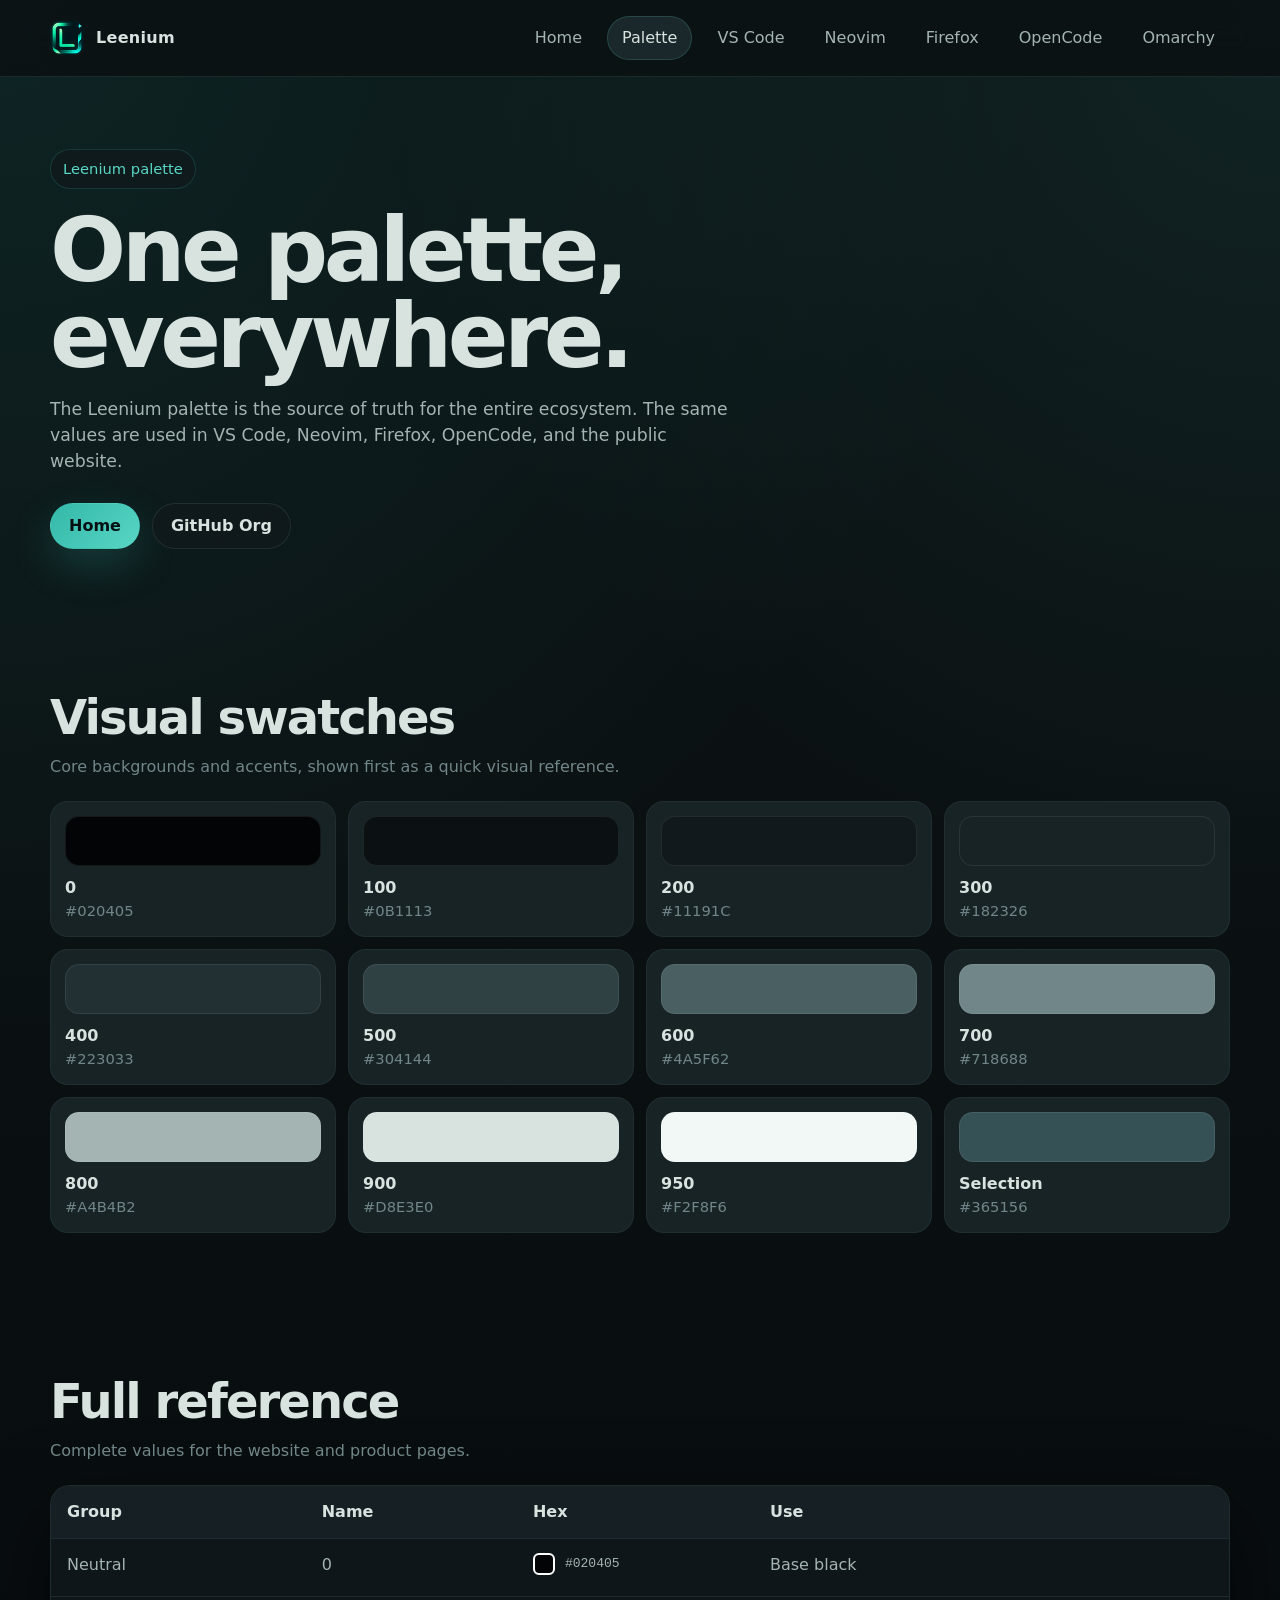
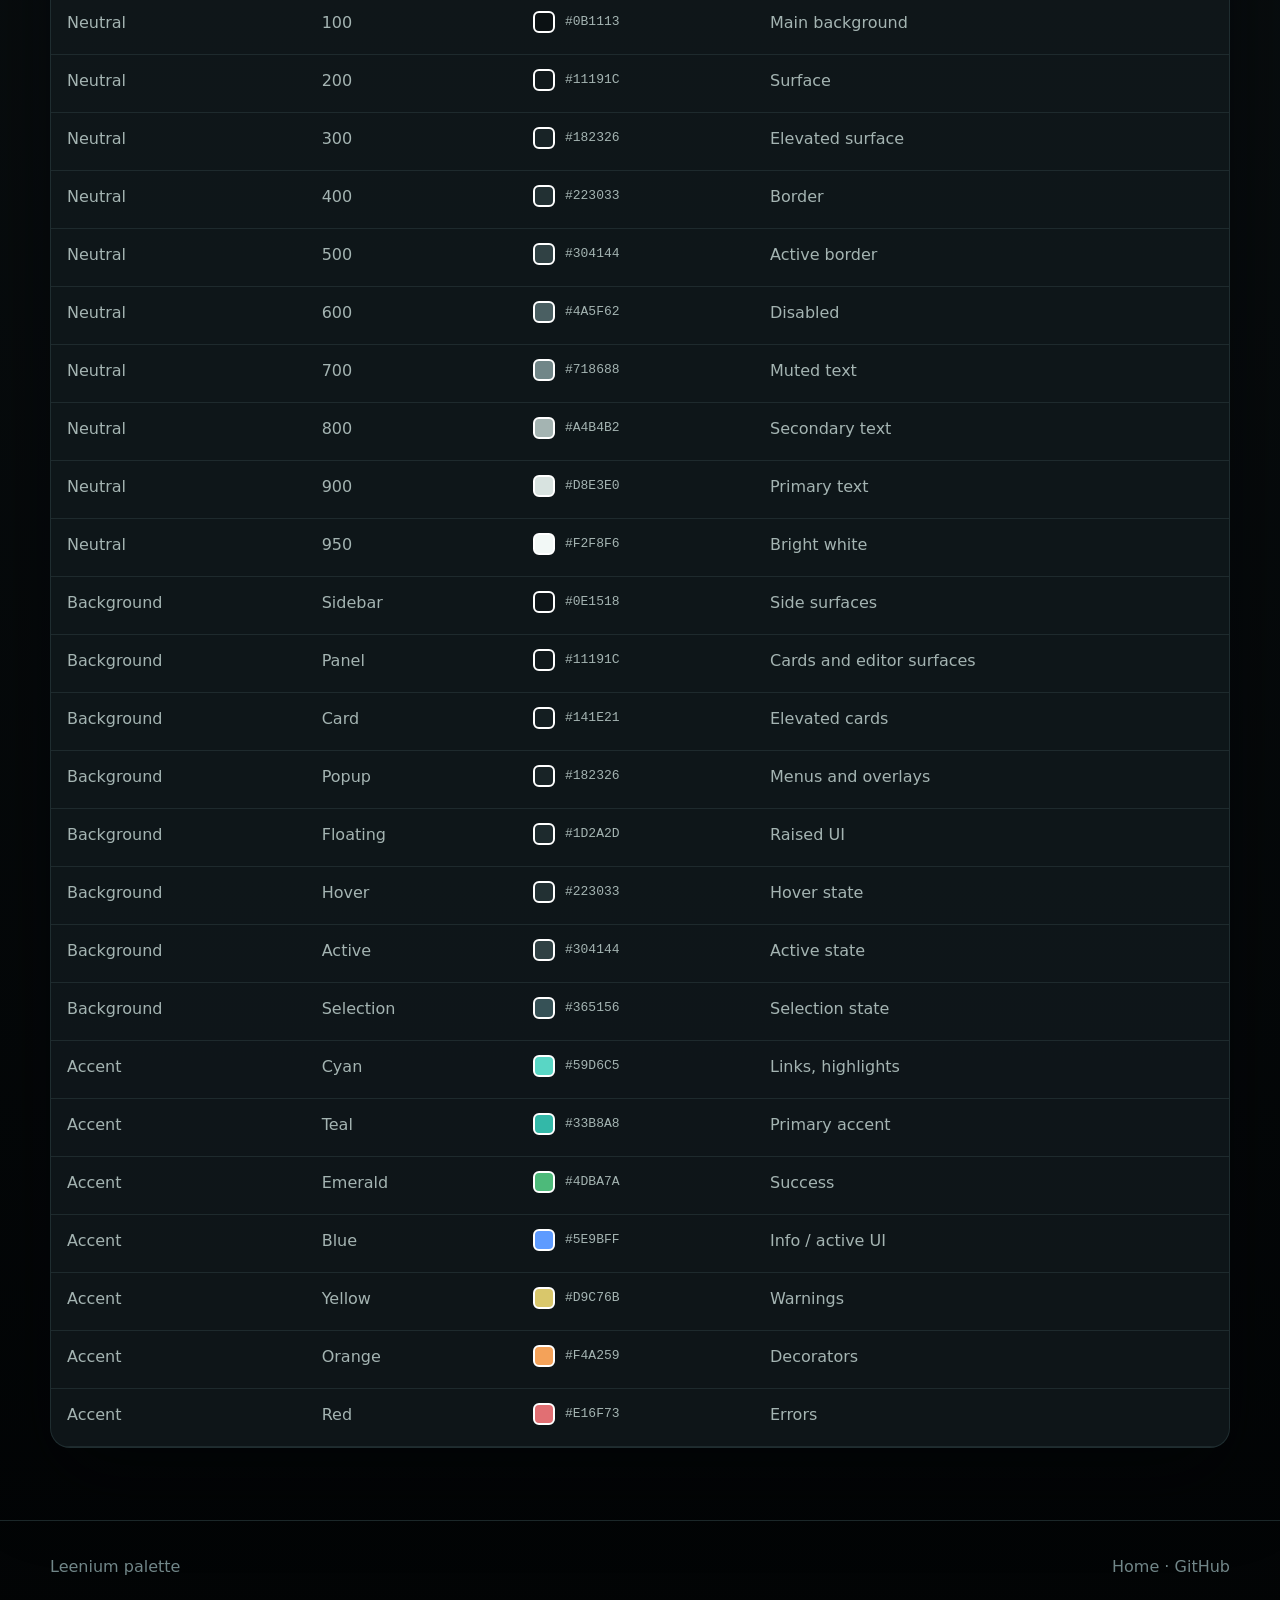
==== palette.html @ 648d14f0 "feat(webpage): Initial commit" ====
<!doctype html>
<html lang="en">
<head>
  <meta charset="utf-8" />
  <meta name="viewport" content="width=device-width, initial-scale=1" />
  <meta name="description" content="The shared Leenium palette used across the theme ecosystem." />
  <title>Leenium Palette</title>
  <link rel="icon" type="image/png" href="assets/favicon.png" />
  <link rel="stylesheet" href="assets/style.css" />
  <script defer src="assets/loader.js"></script>
</head>
<body>
  <header class="topbar">
    <div class="topbar-inner">
      <a class="brand" href="./">
        <img class="brand-logo" src="assets/navbar-logo.png" alt="" aria-hidden="true" />
        <span>Leenium</span>
      </a>
      <nav class="nav" aria-label="Primary">
        <a href="./">Home</a>
        <a href="palette.html" aria-current="page">Palette</a>
        <a href="products/vscode.html">VS Code</a>
        <a href="products/nvim.html">Neovim</a>
        <a href="products/firefox.html">Firefox</a>
        <a href="products/opencode.html">OpenCode</a>
        <a href="products/omarchy.html">Omarchy</a>
      </nav>
    </div>
  </header>

  <main class="page">
    <section class="hero">
      <span class="eyebrow">Leenium palette</span>
      <h1>One palette, everywhere.</h1>
      <p class="lede">The Leenium palette is the source of truth for the entire ecosystem. The same values are used in VS Code, Neovim, Firefox, OpenCode, and the public website.</p>
      <div class="actions">
        <a class="button" href="./">Home</a>
        <a class="button-secondary" href="https://github.com/drunkleen" target="_blank" rel="noreferrer">GitHub Org</a>
      </div>
    </section>

    <section class="section">
      <div class="section-title">
        <div>
          <h2>Visual swatches</h2>
          <p>Core backgrounds and accents, shown first as a quick visual reference.</p>
        </div>
      </div>

      <div class="swatch-grid swatch-grid-wide">
        <div class="swatch"><div class="sample tone-0"></div><strong>0</strong><span>#020405</span></div>
        <div class="swatch"><div class="sample tone-100"></div><strong>100</strong><span>#0B1113</span></div>
        <div class="swatch"><div class="sample tone-200"></div><strong>200</strong><span>#11191C</span></div>
        <div class="swatch"><div class="sample tone-300"></div><strong>300</strong><span>#182326</span></div>
        <div class="swatch"><div class="sample tone-400"></div><strong>400</strong><span>#223033</span></div>
        <div class="swatch"><div class="sample tone-500"></div><strong>500</strong><span>#304144</span></div>
        <div class="swatch"><div class="sample tone-600"></div><strong>600</strong><span>#4A5F62</span></div>
        <div class="swatch"><div class="sample tone-700"></div><strong>700</strong><span>#718688</span></div>
        <div class="swatch"><div class="sample tone-800"></div><strong>800</strong><span>#A4B4B2</span></div>
        <div class="swatch"><div class="sample tone-900"></div><strong>900</strong><span>#D8E3E0</span></div>
        <div class="swatch"><div class="sample tone-950"></div><strong>950</strong><span>#F2F8F6</span></div>
        <div class="swatch"><div class="sample tone-selection"></div><strong>Selection</strong><span>#365156</span></div>
      </div>
    </section>

    <section class="section">
      <div class="section-title">
        <div>
          <h2>Full reference</h2>
          <p>Complete values for the website and product pages.</p>
        </div>
      </div>

      <div class="table-wrap">
        <table>
          <thead>
            <tr><th>Group</th><th>Name</th><th>Hex</th><th>Use</th></tr>
          </thead>
          <tbody>
            <tr><td>Neutral</td><td>0</td><td><span class="hex-with-swatch"><span class="table-swatch" style="background:#020405"></span><code>#020405</code></span></td><td>Base black</td></tr>
            <tr><td>Neutral</td><td>100</td><td><span class="hex-with-swatch"><span class="table-swatch" style="background:#0B1113"></span><code>#0B1113</code></span></td><td>Main background</td></tr>
            <tr><td>Neutral</td><td>200</td><td><span class="hex-with-swatch"><span class="table-swatch" style="background:#11191C"></span><code>#11191C</code></span></td><td>Surface</td></tr>
            <tr><td>Neutral</td><td>300</td><td><span class="hex-with-swatch"><span class="table-swatch" style="background:#182326"></span><code>#182326</code></span></td><td>Elevated surface</td></tr>
            <tr><td>Neutral</td><td>400</td><td><span class="hex-with-swatch"><span class="table-swatch" style="background:#223033"></span><code>#223033</code></span></td><td>Border</td></tr>
            <tr><td>Neutral</td><td>500</td><td><span class="hex-with-swatch"><span class="table-swatch" style="background:#304144"></span><code>#304144</code></span></td><td>Active border</td></tr>
            <tr><td>Neutral</td><td>600</td><td><span class="hex-with-swatch"><span class="table-swatch" style="background:#4A5F62"></span><code>#4A5F62</code></span></td><td>Disabled</td></tr>
            <tr><td>Neutral</td><td>700</td><td><span class="hex-with-swatch"><span class="table-swatch" style="background:#718688"></span><code>#718688</code></span></td><td>Muted text</td></tr>
            <tr><td>Neutral</td><td>800</td><td><span class="hex-with-swatch"><span class="table-swatch" style="background:#A4B4B2"></span><code>#A4B4B2</code></span></td><td>Secondary text</td></tr>
            <tr><td>Neutral</td><td>900</td><td><span class="hex-with-swatch"><span class="table-swatch" style="background:#D8E3E0"></span><code>#D8E3E0</code></span></td><td>Primary text</td></tr>
            <tr><td>Neutral</td><td>950</td><td><span class="hex-with-swatch"><span class="table-swatch" style="background:#F2F8F6"></span><code>#F2F8F6</code></span></td><td>Bright white</td></tr>
            <tr><td>Background</td><td>Sidebar</td><td><span class="hex-with-swatch"><span class="table-swatch" style="background:#0E1518"></span><code>#0E1518</code></span></td><td>Side surfaces</td></tr>
            <tr><td>Background</td><td>Panel</td><td><span class="hex-with-swatch"><span class="table-swatch" style="background:#11191C"></span><code>#11191C</code></span></td><td>Cards and editor surfaces</td></tr>
            <tr><td>Background</td><td>Card</td><td><span class="hex-with-swatch"><span class="table-swatch" style="background:#141E21"></span><code>#141E21</code></span></td><td>Elevated cards</td></tr>
            <tr><td>Background</td><td>Popup</td><td><span class="hex-with-swatch"><span class="table-swatch" style="background:#182326"></span><code>#182326</code></span></td><td>Menus and overlays</td></tr>
            <tr><td>Background</td><td>Floating</td><td><span class="hex-with-swatch"><span class="table-swatch" style="background:#1D2A2D"></span><code>#1D2A2D</code></span></td><td>Raised UI</td></tr>
            <tr><td>Background</td><td>Hover</td><td><span class="hex-with-swatch"><span class="table-swatch" style="background:#223033"></span><code>#223033</code></span></td><td>Hover state</td></tr>
            <tr><td>Background</td><td>Active</td><td><span class="hex-with-swatch"><span class="table-swatch" style="background:#304144"></span><code>#304144</code></span></td><td>Active state</td></tr>
            <tr><td>Background</td><td>Selection</td><td><span class="hex-with-swatch"><span class="table-swatch" style="background:#365156"></span><code>#365156</code></span></td><td>Selection state</td></tr>
            <tr><td>Accent</td><td>Cyan</td><td><span class="hex-with-swatch"><span class="table-swatch" style="background:#59D6C5"></span><code>#59D6C5</code></span></td><td>Links, highlights</td></tr>
            <tr><td>Accent</td><td>Teal</td><td><span class="hex-with-swatch"><span class="table-swatch" style="background:#33B8A8"></span><code>#33B8A8</code></span></td><td>Primary accent</td></tr>
            <tr><td>Accent</td><td>Emerald</td><td><span class="hex-with-swatch"><span class="table-swatch" style="background:#4DBA7A"></span><code>#4DBA7A</code></span></td><td>Success</td></tr>
            <tr><td>Accent</td><td>Blue</td><td><span class="hex-with-swatch"><span class="table-swatch" style="background:#5E9BFF"></span><code>#5E9BFF</code></span></td><td>Info / active UI</td></tr>
            <tr><td>Accent</td><td>Yellow</td><td><span class="hex-with-swatch"><span class="table-swatch" style="background:#D9C76B"></span><code>#D9C76B</code></span></td><td>Warnings</td></tr>
            <tr><td>Accent</td><td>Orange</td><td><span class="hex-with-swatch"><span class="table-swatch" style="background:#F4A259"></span><code>#F4A259</code></span></td><td>Decorators</td></tr>
            <tr><td>Accent</td><td>Red</td><td><span class="hex-with-swatch"><span class="table-swatch" style="background:#E16F73"></span><code>#E16F73</code></span></td><td>Errors</td></tr>
          </tbody>
        </table>
      </div>
    </section>
  </main>

  <footer class="footer">
    <div class="page footer-inner">
      <span>Leenium palette</span>
      <span><a href="./">Home</a> · <a href="https://github.com/drunkleen" target="_blank" rel="noreferrer">GitHub</a></span>
    </div>
  </footer>
</body>
</html>
---- assets/style.css ----
:root {
  --bg: #0b1113;
  --bg-elevated: #11191c;
  --bg-popup: #182326;
  --bg-hover: #223033;
  --bg-active: #304144;
  --bg-selection: #365156;
  --fg: #d8e3e0;
  --fg-soft: #a4b4b2;
  --fg-muted: #718688;
  --accent: #33b8a8;
  --cyan: #59d6c5;
  --emerald: #4dba7a;
  --blue: #5e9bff;
  --yellow: #d9c76b;
  --orange: #f4a259;
  --red: #e16f73;
  --shadow: 0 30px 80px rgba(2, 4, 5, 0.55);
  --radius-xl: 28px;
  --radius-lg: 20px;
  --radius-md: 16px;
  --radius-sm: 12px;
  --page-width: 1180px;
}

* {
  box-sizing: border-box;
}

html {
  scroll-behavior: smooth;
}

body {
  margin: 0;
  font-family: Inter, ui-sans-serif, system-ui, -apple-system, BlinkMacSystemFont, "Segoe UI", sans-serif;
  background:
    radial-gradient(circle at top left, rgba(51, 184, 168, 0.12), transparent 30%),
    radial-gradient(circle at top right, rgba(89, 214, 197, 0.10), transparent 26%),
    linear-gradient(180deg, #091012 0%, #0b1113 24%, #020405 100%);
  color: var(--fg);
  line-height: 1.5;
}

a {
  color: inherit;
  text-decoration: none;
}

a:hover {
  color: var(--cyan);
}

img {
  display: block;
  max-width: 100%;
}

.page-loader {
  position: fixed;
  inset: 0;
  z-index: 999;
  display: grid;
  place-items: center;
  background: rgba(2, 4, 5, 0.72);
  backdrop-filter: blur(18px);
  opacity: 1;
  transition: opacity 180ms ease, visibility 180ms ease;
}

.page-loader.is-hidden {
  opacity: 0;
  visibility: hidden;
  pointer-events: none;
}

.page-loader-card {
  display: grid;
  justify-items: center;
  gap: 14px;
  padding: 26px 30px;
  border-radius: 24px;
  background: rgba(17, 25, 28, 0.94);
  border: 1px solid rgba(34, 48, 51, 0.92);
  box-shadow: var(--shadow);
}

.page-loader-mark {
  width: 58px;
  height: 58px;
  border-radius: 18px;
  border: 2px solid rgba(89, 214, 197, 0.16);
  border-top-color: var(--cyan);
  border-right-color: var(--accent);
  animation: loader-spin 0.9s linear infinite;
}

.page-loader-title {
  font-weight: 700;
  letter-spacing: 0.02em;
}

.page-loader-subtitle {
  color: var(--fg-muted);
  font-size: 0.94rem;
}

@keyframes loader-spin {
  to { transform: rotate(360deg); }
}

@media (prefers-reduced-motion: reduce) {
  html {
    scroll-behavior: auto;
  }

  .page-loader,
  .page-loader-mark,
  .button:hover,
  .button-secondary:hover,
  .button-inline:hover {
    transition: none;
    animation: none;
    transform: none;
  }
}

.page {
  width: min(var(--page-width), calc(100% - 32px));
  margin: 0 auto;
}

.topbar {
  position: sticky;
  top: 0;
  z-index: 20;
  backdrop-filter: blur(18px);
  background: rgba(11, 17, 19, 0.86);
  border-bottom: 1px solid rgba(34, 48, 51, 0.8);
}

.topbar-inner {
  width: min(var(--page-width), calc(100% - 32px));
  margin: 0 auto;
  display: flex;
  align-items: center;
  justify-content: space-between;
  gap: 18px;
  padding: 16px 0;
}

.brand {
  display: flex;
  align-items: center;
  gap: 12px;
  font-weight: 700;
  letter-spacing: 0.02em;
}

.brand-logo {
  width: 34px;
  height: 34px;
  border-radius: 10px;
  object-fit: cover;
  box-shadow: inset 0 0 0 1px rgba(242, 248, 246, 0.12);
}

.brand-mark {
  width: 34px;
  height: 34px;
  border-radius: 10px;
  background: linear-gradient(135deg, var(--accent), var(--cyan));
  box-shadow: inset 0 0 0 1px rgba(242, 248, 246, 0.12);
}

.nav {
  display: flex;
  flex-wrap: wrap;
  gap: 10px;
}

.nav a {
  padding: 9px 14px;
  border-radius: 999px;
  color: var(--fg-soft);
  border: 1px solid transparent;
}

.nav a[aria-current="page"],
.nav a:hover {
  color: var(--fg);
  background: rgba(34, 48, 51, 0.75);
  border-color: rgba(89, 214, 197, 0.18);
}

.hero,
.section,
.product-hero {
  padding: 72px 0;
}

.hero-grid,
.product-grid {
  display: grid;
  grid-template-columns: 1.2fr 0.8fr;
  gap: 28px;
  align-items: start;
}

.eyebrow {
  display: inline-flex;
  align-items: center;
  gap: 8px;
  padding: 8px 12px;
  border-radius: 999px;
  border: 1px solid rgba(51, 184, 168, 0.2);
  background: rgba(17, 25, 28, 0.8);
  color: var(--cyan);
  font-size: 0.92rem;
}

h1,
h2,
h3,
p {
  margin-top: 0;
}

h1 {
  font-size: clamp(3rem, 7vw, 5.8rem);
  line-height: 0.96;
  margin: 18px 0 18px;
  letter-spacing: -0.05em;
}

h2 {
  font-size: clamp(2rem, 4vw, 3rem);
  line-height: 1;
  letter-spacing: -0.04em;
  margin-bottom: 14px;
}

h3 {
  font-size: 1.2rem;
  margin-bottom: 10px;
}

.lede {
  max-width: 62ch;
  color: var(--fg-soft);
  font-size: 1.08rem;
}

.actions {
  display: flex;
  flex-wrap: wrap;
  gap: 12px;
  margin-top: 28px;
}

.button,
.button-secondary,
.button-inline {
  display: inline-flex;
  align-items: center;
  justify-content: center;
  gap: 10px;
  min-height: 46px;
  padding: 0 18px;
  border-radius: 999px;
  font-weight: 700;
  border: 1px solid transparent;
}

.button-mini {
  min-height: 40px;
  padding: 0 14px;
  font-size: 0.94rem;
}

.button {
  color: #061013;
  background: linear-gradient(135deg, var(--accent), var(--cyan));
  box-shadow: 0 16px 40px rgba(51, 184, 168, 0.22);
}

.button-secondary,
.button-inline {
  color: var(--fg);
  background: rgba(17, 25, 28, 0.85);
  border-color: rgba(34, 48, 51, 0.95);
}

.button:hover,
.button-secondary:hover,
.button-inline:hover {
  transform: translateY(-1px);
}

.button:hover {
  color: #061013;
}

.button-secondary:hover,
.button-inline:hover {
  color: var(--fg);
}

.panel {
  background: rgba(17, 25, 28, 0.88);
  border: 1px solid rgba(34, 48, 51, 0.95);
  border-radius: var(--radius-xl);
  box-shadow: var(--shadow);
}

.palette-panel {
  padding: 20px;
}

.palette-panel .section-title {
  margin-bottom: 18px;
}

.swatch-grid {
  display: grid;
  grid-template-columns: repeat(2, minmax(0, 1fr));
  gap: 12px;
}

.swatch {
  padding: 14px;
  border-radius: 18px;
  background: var(--bg-popup);
  border: 1px solid rgba(34, 48, 51, 0.9);
}

.swatch .sample {
  height: 50px;
  border-radius: 14px;
  border: 1px solid rgba(242, 248, 246, 0.08);
  margin-bottom: 10px;
}

.swatch strong,
.swatch span {
  display: block;
}

.swatch span {
  color: var(--fg-muted);
  font-size: 0.92rem;
}

.feature-grid,
.product-grid-cards,
.mini-grid {
  display: grid;
  gap: 16px;
}

.grid-3 {
  grid-template-columns: repeat(3, minmax(0, 1fr));
}

.swatch-grid-wide {
  grid-template-columns: repeat(4, minmax(0, 1fr));
}

.product-grid-cards {
  grid-template-columns: repeat(auto-fit, minmax(220px, 1fr));
}

.product-card,
.detail-card,
.info-card,
.preview-card {
  background: rgba(17, 25, 28, 0.88);
  border: 1px solid rgba(34, 48, 51, 0.9);
  border-radius: var(--radius-lg);
  box-shadow: var(--shadow);
}

.product-card {
  padding: 18px;
  display: grid;
  gap: 12px;
}

.product-heading {
  display: flex;
  align-items: center;
  gap: 16px;
  margin-bottom: 6px;
}

.product-mark-large {
  width: 200px;
  height: 200px;
  border-radius: 18px;
  flex: 0 0 auto;
}

.product-mark {
  width: 160px;
  height: 160px;
  border-radius: 16px;
  display: grid;
  place-items: center;
  background: var(--bg-elevated);
  box-shadow: inset 0 0 0 1px rgba(242, 248, 246, 0.06);
  overflow: hidden;
}

.product-card .product-mark {
  width: 148px;
  height: 148px;
  justify-self: center;
}

.product-mark svg {
  width: 100%;
  height: 100%;
  display: block;
}

.product-mark img {
  width: 100%;
  height: 100%;
  display: block;
  object-fit: contain;
}

.mark-stroke {
  fill: none;
  stroke: #061013;
  stroke-width: 4;
  stroke-linecap: round;
  stroke-linejoin: round;
}

.mark-fill {
  fill: #061013;
}

.mark-accent {
  fill: var(--bg);
}

.product-card p,
.detail-card p,
.info-card p {
  color: var(--fg-soft);
}

.tag-row {
  display: flex;
  flex-wrap: wrap;
  gap: 8px;
}

.tag {
  font-size: 0.88rem;
  padding: 6px 10px;
  border-radius: 999px;
  background: rgba(34, 48, 51, 0.75);
  color: var(--fg-soft);
  border: 1px solid rgba(34, 48, 51, 0.95);
}

.link-row {
  display: flex;
  flex-wrap: wrap;
  gap: 10px;
  margin-top: 10px;
}

.link-row a {
  color: inherit;
}

.link-list a {
  color: var(--cyan);
}

.table-wrap {
  overflow-x: auto;
  border-radius: var(--radius-lg);
  border: 1px solid rgba(34, 48, 51, 0.9);
  background: rgba(17, 25, 28, 0.88);
  box-shadow: var(--shadow);
}

table {
  width: 100%;
  border-collapse: collapse;
  min-width: 680px;
}

th,
td {
  padding: 14px 16px;
  border-bottom: 1px solid rgba(34, 48, 51, 0.8);
  text-align: left;
  vertical-align: top;
}

th {
  color: var(--fg);
  background: rgba(24, 35, 38, 0.85);
}

td {
  color: var(--fg-soft);
}

.table-swatch {
  width: 22px;
  height: 22px;
  border-radius: 6px;
  border: 2px solid rgb(255, 255, 255);
  display: inline-block;
  vertical-align: middle;
  flex: 0 0 auto;
}

.hex-with-swatch {
  display: inline-flex;
  align-items: center;
  gap: 10px;
}

.hex-with-swatch code {
  padding: 0;
  background: transparent;
  border: 0;
  color: inherit;
}

.footer {
  padding: 34px 0 52px;
  color: var(--fg-muted);
  border-top: 1px solid rgba(34, 48, 51, 0.8);
}

.footer-inner {
  display: flex;
  flex-wrap: wrap;
  justify-content: space-between;
  gap: 12px;
}

.product-shell {
  padding-bottom: 56px;
}

.preview-card {
  overflow: hidden;
}

.preview-card img {
  width: 100%;
  height: auto;
}

.detail-card {
  padding: 24px;
}

.list {
  margin: 0;
  padding-left: 18px;
  color: var(--fg-soft);
}

.list li + li {
  margin-top: 8px;
}

.code {
  padding: 14px 16px;
  border-radius: 14px;
  background: #020405;
  color: var(--fg);
  border: 1px solid rgba(34, 48, 51, 0.9);
  overflow-x: auto;
}

.section-title {
  display: flex;
  flex-wrap: wrap;
  justify-content: space-between;
  align-items: end;
  gap: 10px;
  margin-bottom: 22px;
}

.section-title p {
  max-width: 60ch;
  color: var(--fg-muted);
  margin: 0;
}

.tone-0 { background: #020405; }
.tone-100 { background: #0b1113; }
.tone-200 { background: #11191c; }
.tone-300 { background: #182326; }
.tone-400 { background: #223033; }
.tone-500 { background: #304144; }
.tone-600 { background: #4a5f62; }
.tone-700 { background: #718688; }
.tone-800 { background: #a4b4b2; }
.tone-900 { background: #d8e3e0; }
.tone-950 { background: #f2f8f6; }
.tone-cyan { background: #59d6c5; }
.tone-teal { background: #33b8a8; }
.tone-emerald { background: #4dba7a; }
.tone-blue { background: #5e9bff; }
.tone-yellow { background: #d9c76b; }
.tone-orange { background: #f4a259; }
.tone-red { background: #e16f73; }
.tone-selection { background: #365156; }

@media (max-width: 980px) {
  .hero-grid,
  .product-grid,
  .product-grid-cards,
  .grid-3,
  .swatch-grid-wide {
    grid-template-columns: 1fr;
  }

  .topbar-inner {
    flex-direction: column;
    align-items: flex-start;
  }

  .swatch-grid {
    grid-template-columns: 1fr;
  }
}

@media (max-width: 640px) {
  .page,
  .topbar-inner {
    width: min(var(--page-width), calc(100% - 24px));
  }

  .hero,
  .section,
  .product-hero {
    padding: 52px 0;
  }

  h1 {
    font-size: clamp(2.5rem, 14vw, 4.2rem);
  }
}
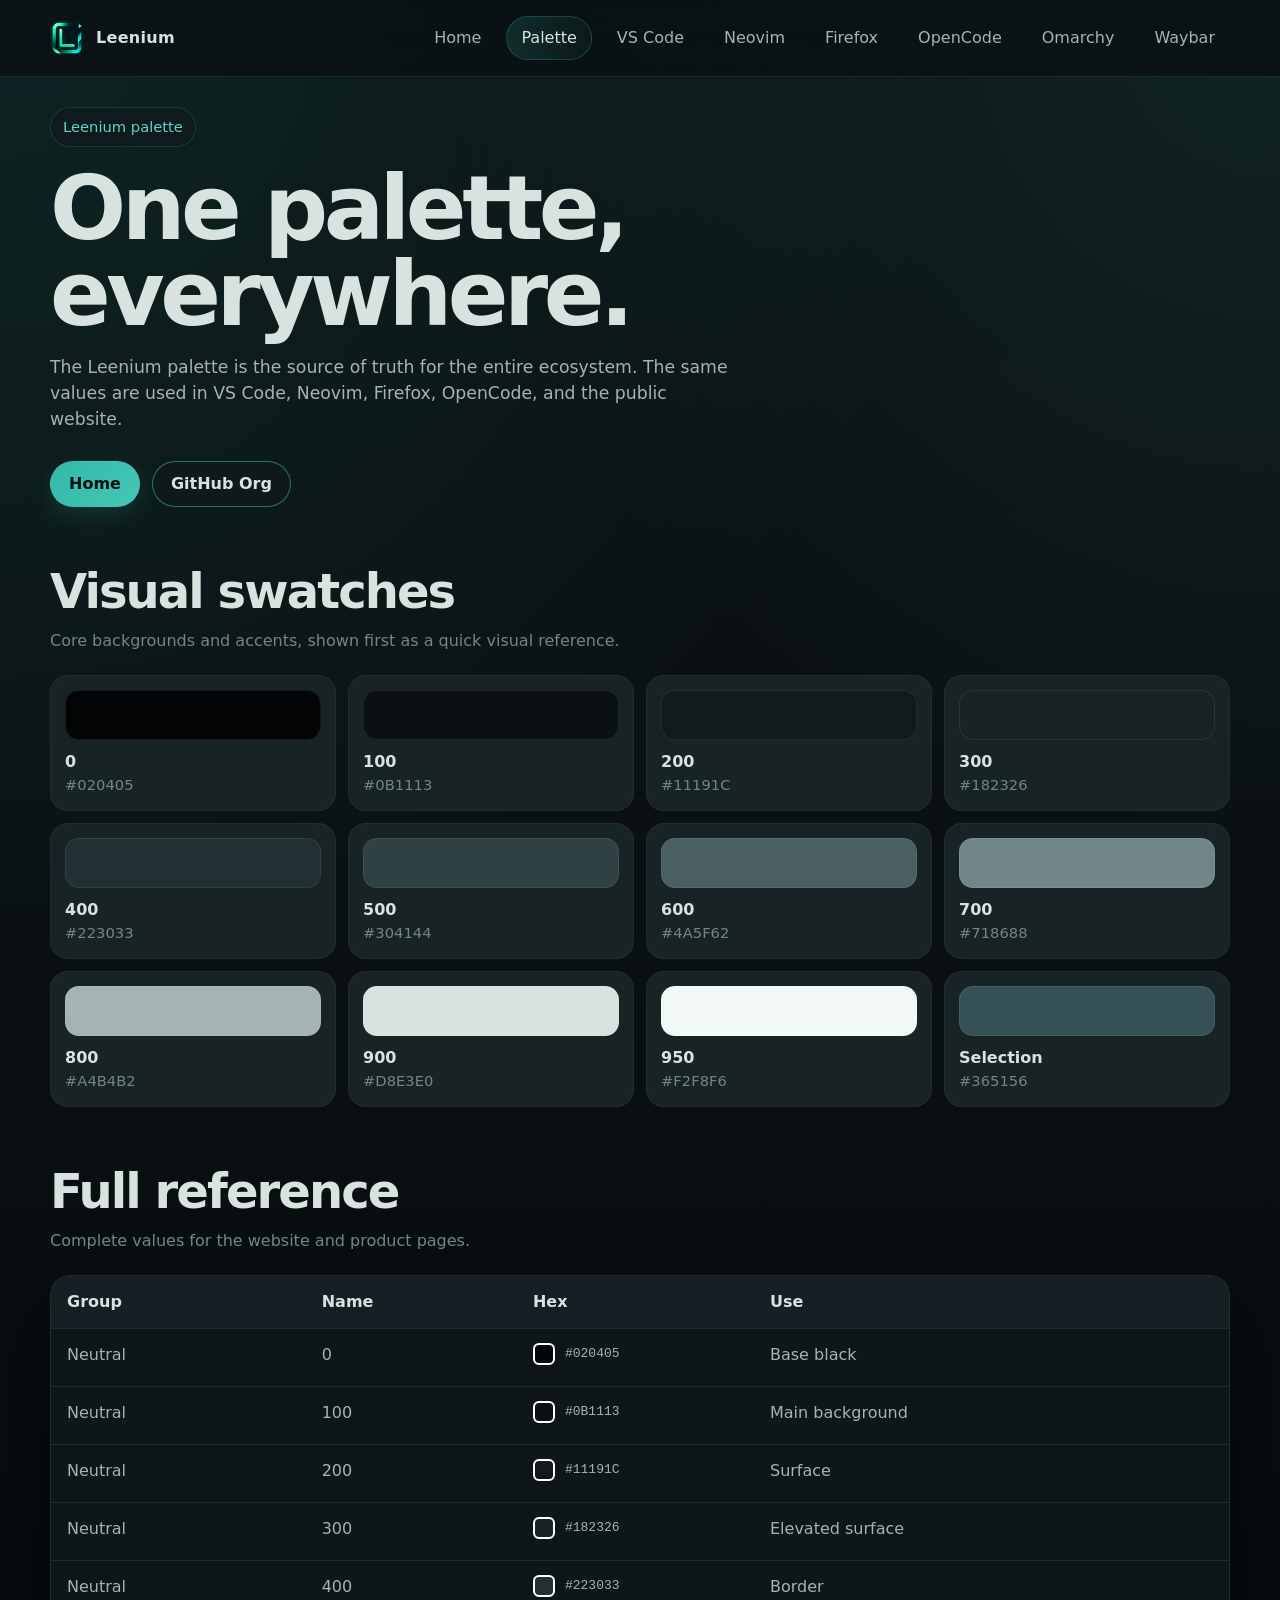
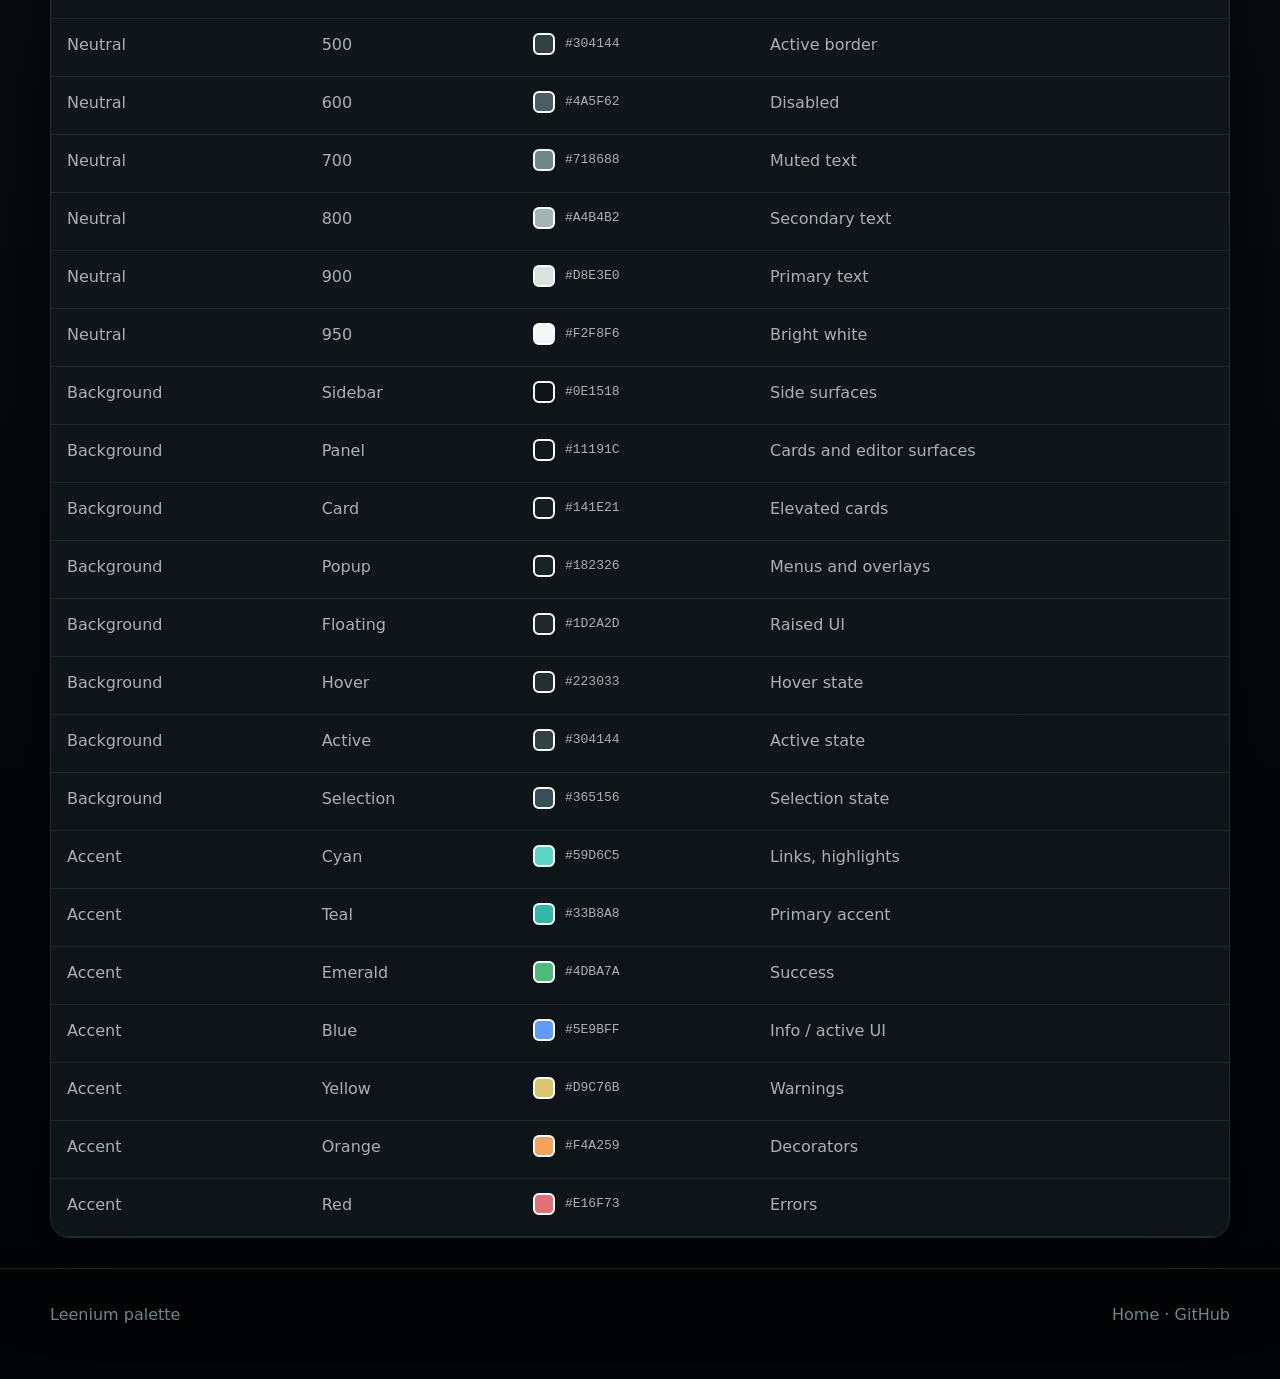
==== commit c023da91: "feat(webpage): add Waybar product page and ui improvement" ====
--- a/palette.html
+++ b/palette.html
@@ -24,6 +24,7 @@
         <a href="products/firefox.html">Firefox</a>
         <a href="products/opencode.html">OpenCode</a>
         <a href="products/omarchy.html">Omarchy</a>
+        <a href="products/waybar.html">Waybar</a>
       </nav>
     </div>
   </header>
--- a/assets/style.css
+++ b/assets/style.css
@@ -42,6 +42,10 @@
   line-height: 1.5;
 }
 
+body.has-nav-open {
+  overflow: hidden;
+}
+
 a {
   color: inherit;
   text-decoration: none;
@@ -116,11 +120,23 @@
 
   .page-loader,
   .page-loader-mark,
+  .button,
+  .button-secondary,
+  .button-inline,
+  .nav,
+  .nav a,
+  .nav-toggle,
+  .nav-backdrop,
+  .nav-toggle-bars span {
+    transition: none;
+    animation: none;
+  }
+
   .button:hover,
   .button-secondary:hover,
-  .button-inline:hover {
-    transition: none;
-    animation: none;
+  .button-inline:hover,
+  .nav a:hover,
+  .nav-toggle:hover {
     transform: none;
   }
 }
@@ -142,7 +158,10 @@
 .topbar-inner {
   width: min(var(--page-width), calc(100% - 32px));
   margin: 0 auto;
+  position: relative;
+  z-index: 21;
   display: flex;
+  flex-wrap: wrap;
   align-items: center;
   justify-content: space-between;
   gap: 18px;
@@ -176,7 +195,87 @@
 .nav {
   display: flex;
   flex-wrap: wrap;
+  justify-content: flex-end;
   gap: 10px;
+}
+
+.nav-toggle {
+  display: none;
+  align-items: center;
+  gap: 10px;
+  min-height: 44px;
+  padding: 0 14px;
+  border-radius: 999px;
+  border: 1px solid rgba(34, 48, 51, 0.95);
+  background: rgba(17, 25, 28, 0.88);
+  color: var(--fg);
+  font: inherit;
+  font-weight: 700;
+  cursor: pointer;
+}
+
+.nav-toggle:hover {
+  transform: translateY(-1px);
+
+  background: rgba(24, 36, 39, 0.92);
+  border-color: rgba(51, 184, 168, 0.65);
+
+  box-shadow:
+    0 8px 24px rgba(2, 4, 5, 0.28),
+    0 0 18px rgba(51, 184, 168, 0.1);
+}
+
+.nav-toggle:active {
+  transform: scale(0.96);
+}
+
+.nav-toggle-bars {
+  width: 18px;
+  display: grid;
+  gap: 3px;
+}
+
+.nav-toggle-bars span {
+  display: block;
+  height: 2px;
+  border-radius: 999px;
+  background: currentColor;
+  transition: transform 180ms ease, opacity 180ms ease;
+}
+
+.topbar.is-nav-open .nav-toggle-bars span:nth-child(1) {
+  transform: translateY(5px) rotate(45deg);
+}
+
+.topbar.is-nav-open .nav-toggle-bars span:nth-child(2) {
+  opacity: 0;
+}
+
+.topbar.is-nav-open .nav-toggle-bars span:nth-child(3) {
+  transform: translateY(-5px) rotate(-45deg);
+}
+
+.nav-toggle:focus-visible {
+  outline: 2px solid var(--cyan);
+  outline-offset: 3px;
+}
+
+.nav-backdrop {
+  position: fixed;
+  inset: 0;
+  z-index: 19;
+  background: rgba(2, 4, 5, 0.58);
+  backdrop-filter: blur(4px);
+  opacity: 0;
+  visibility: hidden;
+  pointer-events: none;
+  transition: opacity 220ms ease, visibility 220ms ease;
+}
+
+.nav-backdrop.is-visible {
+  opacity: 1;
+  visibility: visible;
+  pointer-events: auto;
 }
 
 .nav a {
@@ -187,16 +286,55 @@
 }
 
 .nav a[aria-current="page"],
-.nav a:hover {
+.nav a.is-active {
   color: var(--fg);
-  background: rgba(34, 48, 51, 0.75);
-  border-color: rgba(89, 214, 197, 0.18);
+
+  background:
+    linear-gradient(
+      90deg,
+      rgba(51, 184, 168, 0.16),
+      rgba(51, 184, 168, 0.05)
+    );
+
+  border-color: rgba(51, 184, 168, 0.26);
+}
+
+.nav a[aria-current="page"]::before,
+.nav a.is-active::before {
+  content: "";
+
+  width: 4px;
+  height: 18px;
+  flex-shrink: 0;
+
+  border-radius: 999px;
+
+  background: linear-gradient(
+    to bottom,
+    var(--accent),
+    var(--cyan)
+  );
+
+  box-shadow: 0 0 12px rgba(51, 184, 168, 0.45);
+}
+
+.topbar.is-nav-open .nav {
+  max-height: min(72vh, 420px);
+
+  overflow-y: auto;
+  overscroll-behavior: contain;
+
+  scrollbar-width: none;
+}
+
+.topbar.is-nav-open .nav::-webkit-scrollbar {
+  display: none;
 }
 
 .hero,
 .section,
 .product-hero {
-  padding: 72px 0;
+  padding: 30px 0;
 }
 
 .hero-grid,
@@ -261,15 +399,29 @@
 .button,
 .button-secondary,
 .button-inline {
+  position: relative;
+  overflow: hidden;
+
   display: inline-flex;
   align-items: center;
   justify-content: center;
   gap: 10px;
+
   min-height: 46px;
   padding: 0 18px;
+
   border-radius: 999px;
+  border: 1px solid transparent;
+
   font-weight: 700;
-  border: 1px solid transparent;
+  cursor: pointer;
+
+  transition:
+    transform .28s cubic-bezier(.22,1,.36,1),
+    box-shadow .28s cubic-bezier(.22,1,.36,1),
+    background-color .28s ease,
+    border-color .28s ease,
+    color .28s ease;
 }
 
 .button-mini {
@@ -280,30 +432,89 @@
 
 .button {
   color: #061013;
-  background: linear-gradient(135deg, var(--accent), var(--cyan));
-  box-shadow: 0 16px 40px rgba(51, 184, 168, 0.22);
+
+  background: linear-gradient(
+      135deg,
+      var(--accent),
+      var(--cyan)
+  );
+
+  background-size: 200% 200%;
+
+  box-shadow:
+      0 8px 24px rgba(51,184,168,.18);
 }
 
 .button-secondary,
 .button-inline {
-  color: var(--fg);
-  background: rgba(17, 25, 28, 0.85);
-  border-color: rgba(34, 48, 51, 0.95);
-}
-
-.button:hover,
+  background: rgba(17,25,28,.85);
+
+  border-color: rgba(51,184,168,.6);
+
+  box-shadow:
+      inset 0 0 0 0 rgba(51,184,168,.15);
+}
+
 .button-secondary:hover,
 .button-inline:hover {
-  transform: translateY(-1px);
+  transform: translateY(-3px);
+
+  background: rgba(51,184,168,.14);
+
+  border-color: var(--accent);
+
+  box-shadow:
+      inset 0 0 20px rgba(51,184,168,.08),
+      0 10px 30px rgba(51,184,168,.18);
 }
 
 .button:hover {
+  transform: translateY(-3px) scale(1.02);
+
+  background-position: 100% 0;
+
+  box-shadow:
+      0 16px 40px rgba(51,184,168,.28),
+      0 0 24px rgba(51,184,168,.25);
+
   color: #061013;
 }
 
 .button-secondary:hover,
 .button-inline:hover {
   color: var(--fg);
+}
+
+.button::before,
+.button-secondary::before,
+.button-inline::before {
+    content: "";
+
+    position: absolute;
+    inset: 0;
+
+    background: linear-gradient(
+        120deg,
+        transparent 20%,
+        rgba(255,255,255,.35) 50%,
+        transparent 80%
+    );
+
+    transform: translateX(-120%);
+    transition: transform .7s ease;
+}
+
+.button:hover::before,
+.button-secondary:hover::before,
+.button-inline:hover::before {
+    transform: translateX(120%);
+}
+
+.button:active,
+.button-secondary:active,
+.button-inline:active {
+    transform: translateY(1px) scale(.98);
+    transition-duration: .08s;
 }
 
 .panel {
@@ -560,6 +771,25 @@
 .preview-card img {
   width: 100%;
   height: auto;
+}
+
+.waybar-preview {
+  grid-column: 1 / -1;
+}
+
+.waybar-preview .waybar-preview-shell {
+  padding: 14px;
+  background: rgba(17, 25, 28, 0.88);
+  border: 1px solid rgba(34, 48, 51, 0.9);
+  border-radius: var(--radius-lg);
+  box-shadow: var(--shadow);
+}
+
+.waybar-preview img {
+  width: 100%;
+  height: auto;
+  display: block;
+  border-radius: 12px;
 }
 
 .detail-card {
@@ -624,19 +854,122 @@
   .hero-grid,
   .product-grid,
   .product-grid-cards,
-  .grid-3,
-  .swatch-grid-wide {
+  .grid-3 {
     grid-template-columns: 1fr;
   }
 
+  /* .swatch-grid-wide {
+    grid-template-columns: 1fr;
+  } */
+
   .topbar-inner {
+    align-items: center;
+  }
+
+  .nav-toggle {
+    display: inline-flex;
+    margin-left: auto;
+  }
+
+  .nav {
+    position: absolute;
+    top: calc(100% + 12px);
+    left: 0;
+    right: 0;
+    z-index: 22;
+
+    display: flex;
     flex-direction: column;
-    align-items: flex-start;
-  }
-
-  .swatch-grid {
+    gap: 6px;
+
+    width: auto;
+    padding: 10px;
+
+    opacity: 0;
+    visibility: hidden;
+    pointer-events: none;
+
+    transform: translateY(-10px) scale(0.98);
+    transform-origin: top center;
+
+    border: 1px solid rgba(51, 184, 168, 0.16);
+    border-radius: 20px;
+
+    background:
+      linear-gradient(
+        145deg,
+        rgba(24, 35, 38, 0.98),
+        rgba(13, 21, 23, 0.98)
+      );
+
+    box-shadow:
+      0 24px 60px rgba(2, 4, 5, 0.48),
+      inset 0 1px 0 rgba(255, 255, 255, 0.03);
+
+    backdrop-filter: blur(18px);
+    -webkit-backdrop-filter: blur(18px);
+
+    transition:
+      opacity 220ms ease,
+      transform 260ms cubic-bezier(.22, 1, .36, 1),
+      visibility 220ms ease;
+  }
+
+  .topbar.is-nav-open .nav {
+    opacity: 1;
+    visibility: visible;
+    pointer-events: auto;
+
+    transform: translateY(0) scale(1);
+  }
+
+  .topbar.is-nav-open .nav::-webkit-scrollbar {
+    display: none;
+  }
+
+  .topbar.is-nav-open .nav a {
+    width: 100%;
+    justify-content: flex-start;
+  }
+
+  .nav a {
+    position: relative;
+
+    display: flex;
+    align-items: center;
+    justify-content: flex-start;
+    gap: 10px;
+
+    width: 100%;
+    min-height: 46px;
+    padding: 11px 14px;
+
+    color: var(--muted);
+    text-align: left;
+    text-decoration: none;
+
+    border: 1px solid transparent;
+    border-radius: 13px;
+
+    transition:
+      color 180ms ease,
+      background-color 180ms ease,
+      border-color 180ms ease,
+      transform 220ms cubic-bezier(.22, 1, .36, 1);
+  }
+
+  .nav a:hover {
+    color: var(--fg);
+
+    background: rgba(51, 184, 168, 0.1);
+    border-color: rgba(51, 184, 168, 0.22);
+
+    transform: translateX(3px);
+  }
+
+  /* .swatch-grid {
     grid-template-columns: 1fr;
-  }
+  } */
 }
 
 @media (max-width: 640px) {
@@ -645,6 +978,29 @@
     width: min(var(--page-width), calc(100% - 24px));
   }
 
+  .topbar-inner {
+    padding: 12px 0 14px;
+  }
+
+  .nav-toggle {
+    min-height: 40px;
+    padding: 0 12px;
+  }
+
+  .nav-toggle-label {
+    font-size: 0.94rem;
+  }
+
+  .topbar.is-nav-open .nav {
+    gap: 8px;
+    padding: 12px;
+    top: calc(100% + 10px);
+  }
+
+  .topbar.is-nav-open .nav a {
+    padding: 12px 12px;
+  }
+
   .hero,
   .section,
   .product-hero {
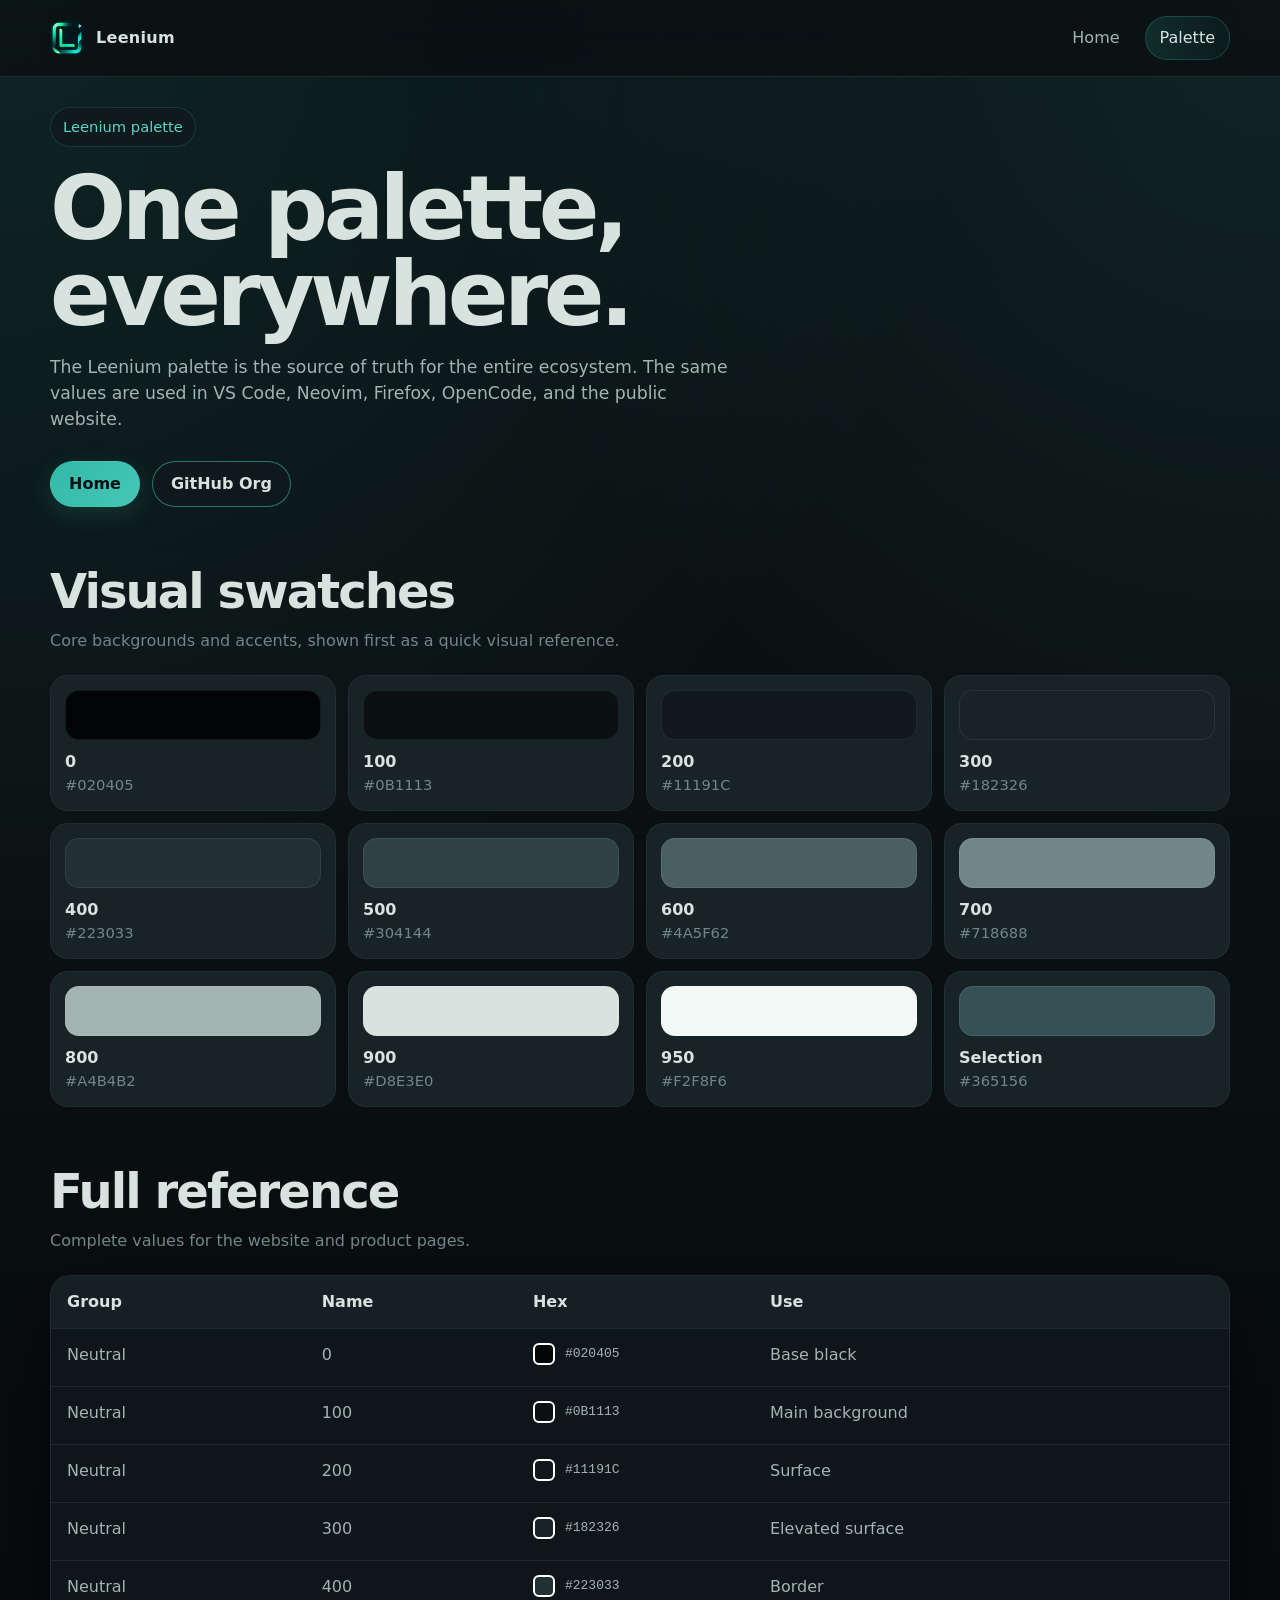
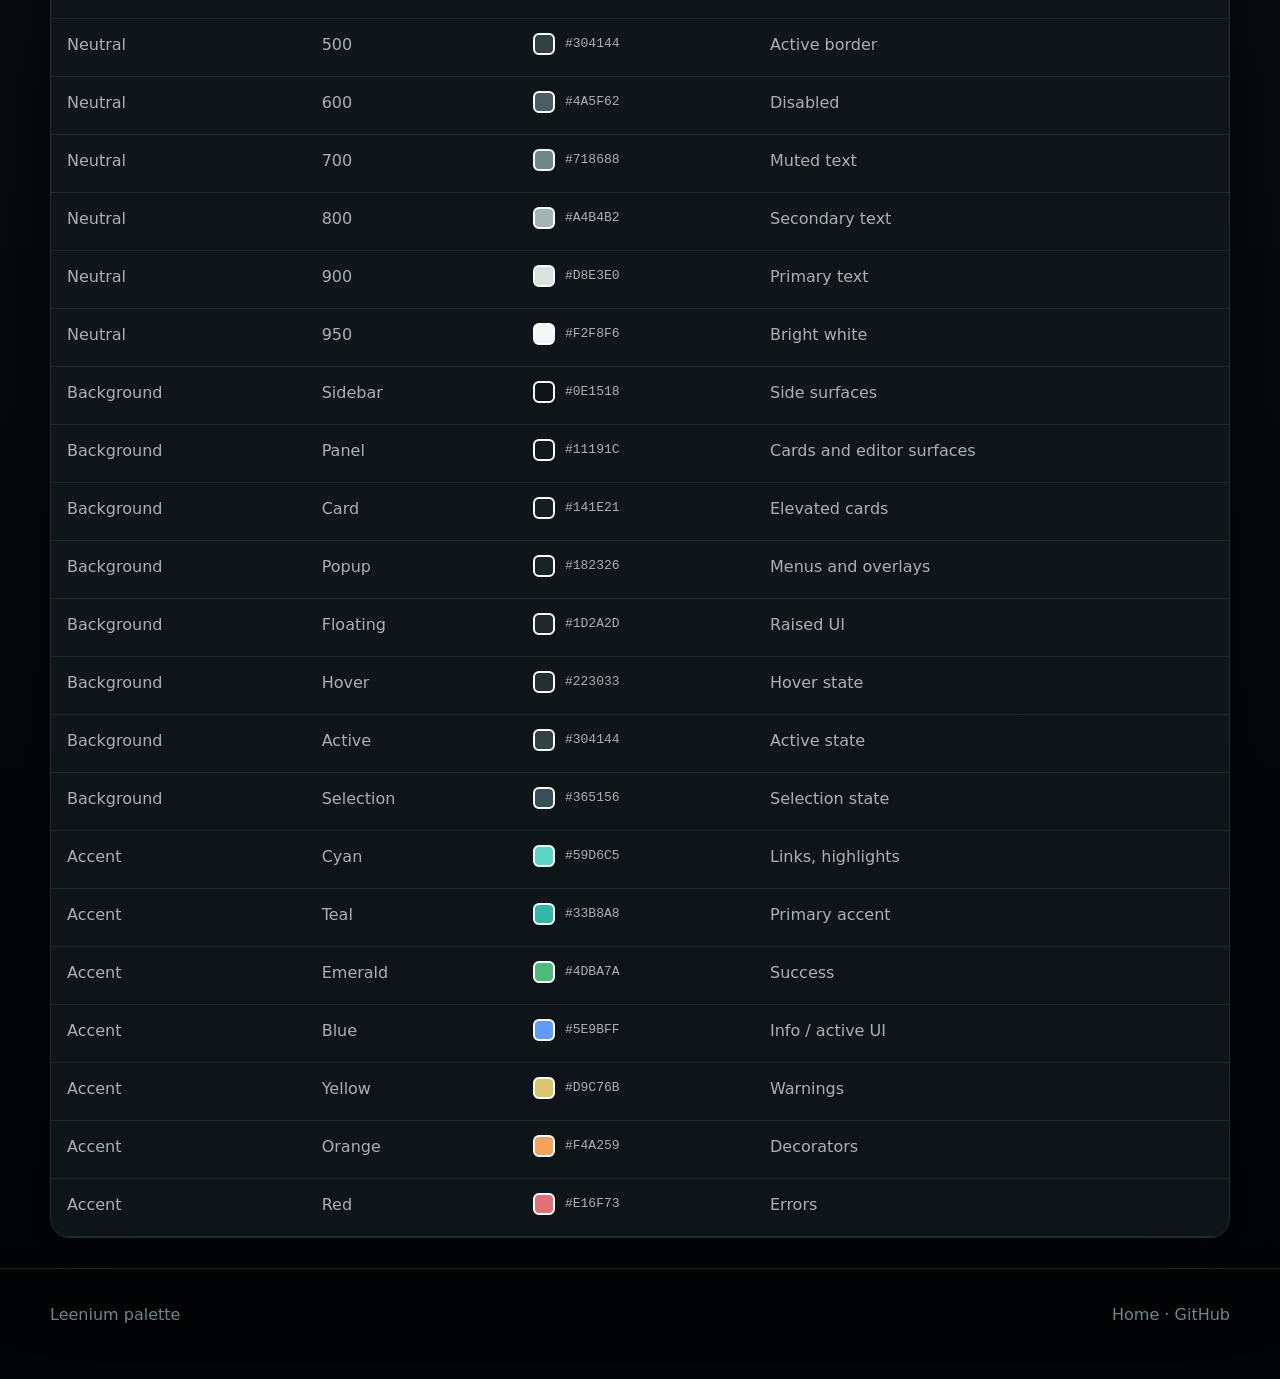
==== commit f68f237d: "feat(webpage): add Limine product page and ui improvement" ====
--- a/palette.html
+++ b/palette.html
@@ -19,12 +19,6 @@
       <nav class="nav" aria-label="Primary">
         <a href="./">Home</a>
         <a href="palette.html" aria-current="page">Palette</a>
-        <a href="products/vscode.html">VS Code</a>
-        <a href="products/nvim.html">Neovim</a>
-        <a href="products/firefox.html">Firefox</a>
-        <a href="products/opencode.html">OpenCode</a>
-        <a href="products/omarchy.html">Omarchy</a>
-        <a href="products/waybar.html">Waybar</a>
       </nav>
     </div>
   </header>
--- a/assets/style.css
+++ b/assets/style.css
@@ -578,7 +578,7 @@
 }
 
 .product-grid-cards {
-  grid-template-columns: repeat(auto-fit, minmax(220px, 1fr));
+  grid-template-columns: repeat(4, minmax(0, 1fr));
 }
 
 .product-card,
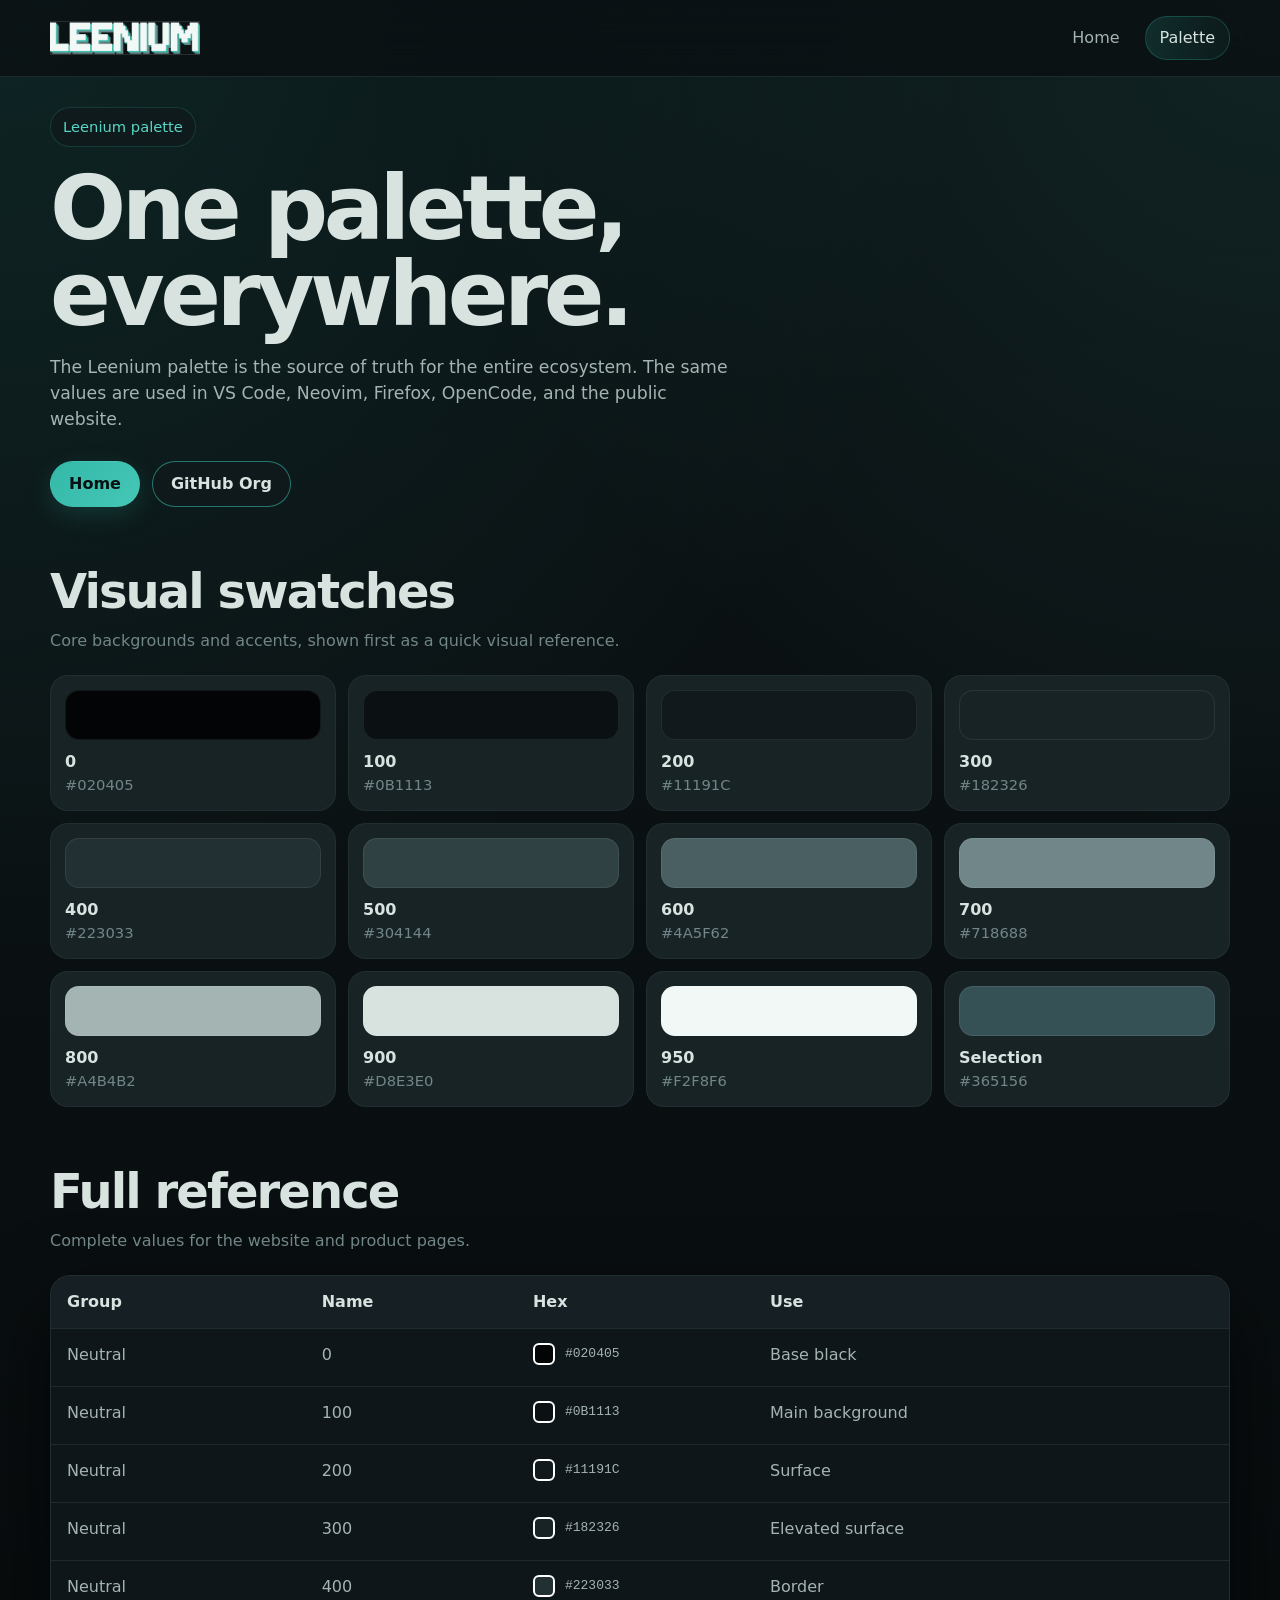
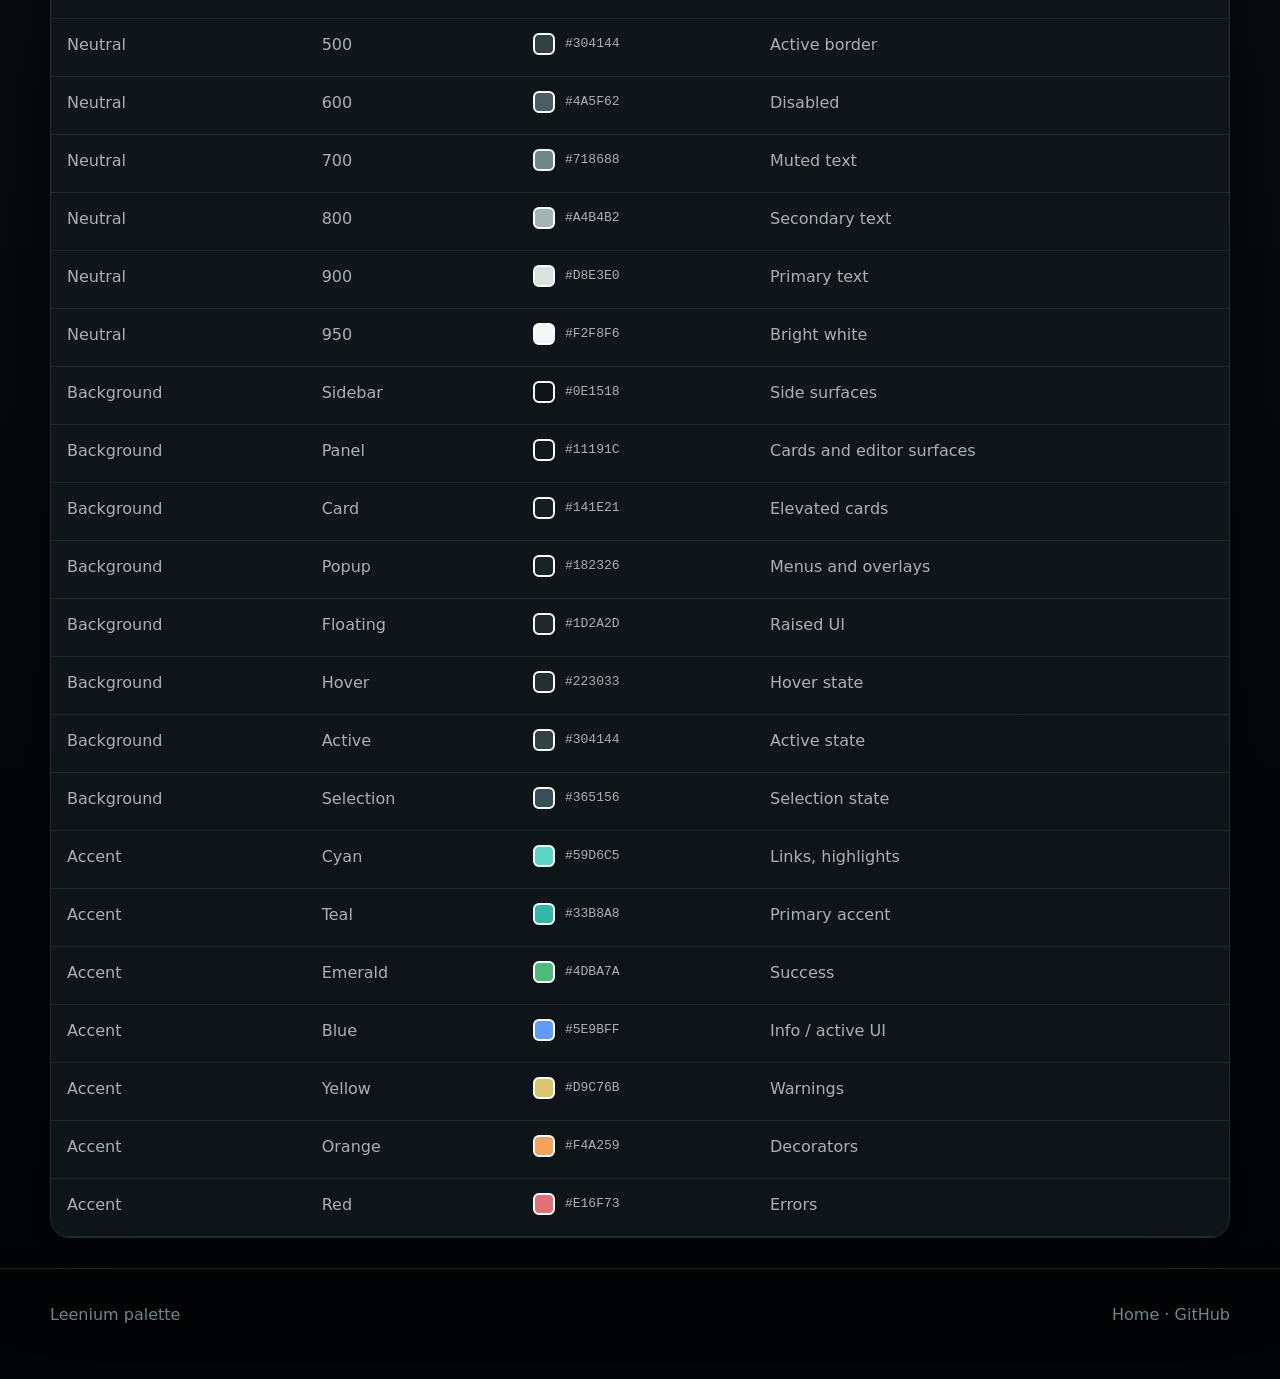
==== commit 8cf7c867: "Logo updated" ====
--- a/palette.html
+++ b/palette.html
@@ -13,8 +13,8 @@
   <header class="topbar">
     <div class="topbar-inner">
       <a class="brand" href="./">
-        <img class="brand-logo" src="assets/navbar-logo.png" alt="" aria-hidden="true" />
-        <span>Leenium</span>
+          <img class="brand-logo" src="./assets/LEENIUM.png" alt="" aria-hidden="true" />
+          <!-- <span>Leenium</span> -->
       </a>
       <nav class="nav" aria-label="Primary">
         <a href="./">Home</a>
--- a/assets/style.css
+++ b/assets/style.css
@@ -177,9 +177,9 @@
 }
 
 .brand-logo {
-  width: 34px;
+  width: 150px;
   height: 34px;
-  border-radius: 10px;
+  border-radius: 0px;
   object-fit: cover;
   box-shadow: inset 0 0 0 1px rgba(242, 248, 246, 0.12);
 }
@@ -670,9 +670,9 @@
 }
 
 .tag {
-  font-size: 0.88rem;
-  padding: 6px 10px;
-  border-radius: 999px;
+  font-size: 0.65rem;
+  padding: 6px 6px 3px 6px;
+  border-radius: 9px;
   background: rgba(34, 48, 51, 0.75);
   color: var(--fg-soft);
   border: 1px solid rgba(34, 48, 51, 0.95);
